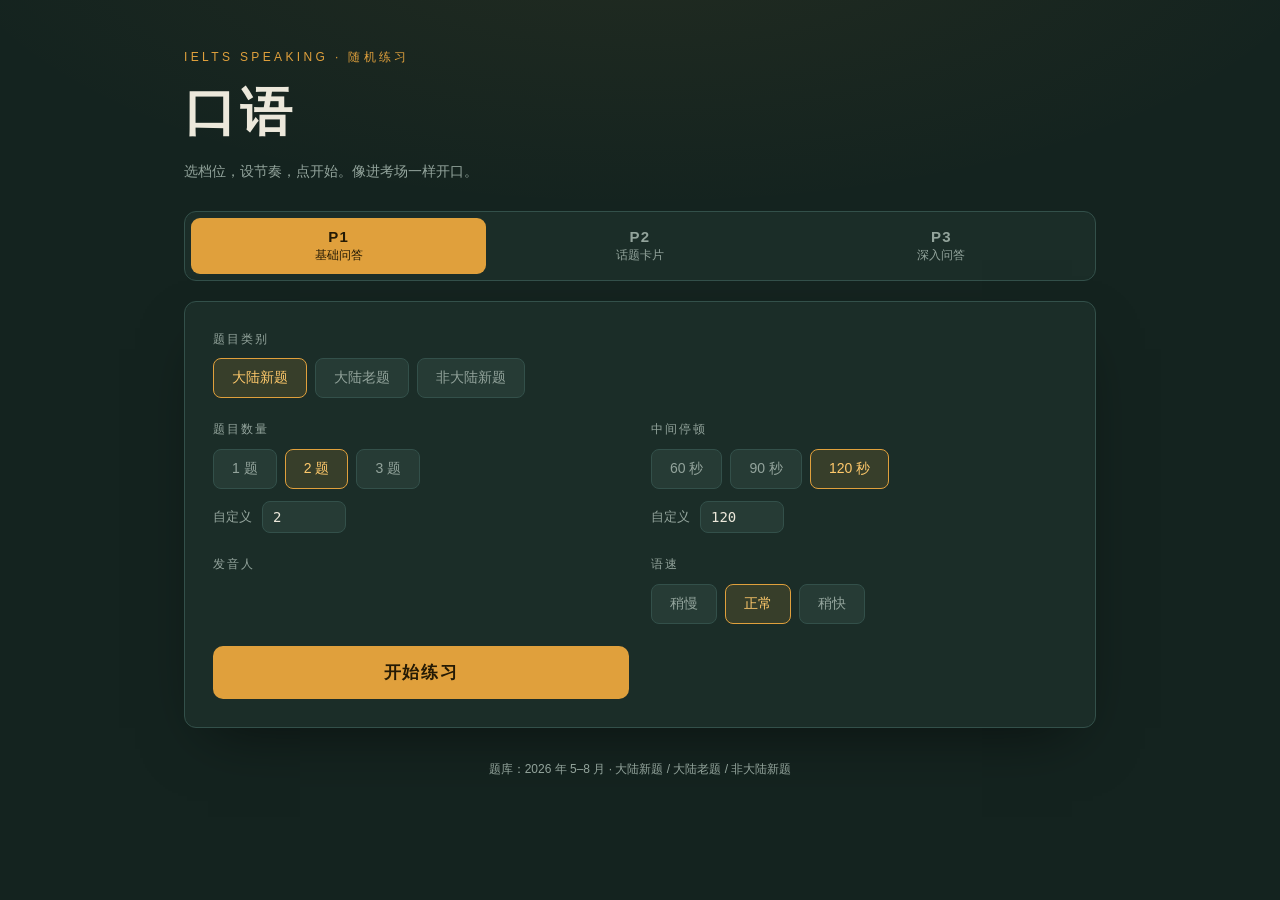
==== static/index.html @ a93d0314 "feat: pause/resume mid-session with frozen countdown and audio restart" ====
<!DOCTYPE html>
<html lang="zh-CN">
<head>
  <meta charset="UTF-8">
  <meta name="viewport" content="width=device-width, initial-scale=1.0">
  <title>雅思口语 · 随机练习</title>
  <meta name="description" content="按真实考试节奏随机抽题练习雅思口语：P1/P2/P3 三档，可调题数与停顿。">
  <link rel="icon" href="data:image/svg+xml,%3Csvg xmlns='http://www.w3.org/2000/svg' viewBox='0 0 32 32'%3E%3Crect width='32' height='32' rx='7' fill='%23e4572e'/%3E%3Ctext x='16' y='23' font-size='18' font-family='serif' font-weight='bold' text-anchor='middle' fill='white'%3E口%3C/text%3E%3C/svg%3E">
  <link rel="stylesheet" href="style.css">
</head>
<body>
  <div class="app">
    <header class="masthead">
      <p class="masthead__kicker">IELTS SPEAKING · 随机练习</p>
      <h1 class="masthead__title">口语</h1>
      <p class="masthead__note">选档位，设节奏，点开始。像进考场一样开口。</p>
    </header>

    <nav class="tabs" role="tablist" aria-label="题型">
      <button class="tab is-active" role="tab" aria-selected="true" data-part="P1">
        <span class="tab__name">P1</span><span class="tab__desc">基础问答</span>
      </button>
      <button class="tab" role="tab" aria-selected="false" data-part="P2">
        <span class="tab__name">P2</span><span class="tab__desc">话题卡片</span>
      </button>
      <button class="tab" role="tab" aria-selected="false" data-part="P3">
        <span class="tab__name">P3</span><span class="tab__desc">深入问答</span>
      </button>
    </nav>

    <main>
      <section class="panel config" id="config" aria-label="练习设置">
        <div class="config-grid">
          <div class="field field--wide">
            <span class="field__label" id="sectionLabel">题目类别</span>
            <div class="chips" role="group" aria-labelledby="sectionLabel">
              <button class="chip is-active" data-section="大陆新题">大陆新题</button>
              <button class="chip" data-section="大陆老题">大陆老题</button>
              <button class="chip" data-section="非大陆新题">非大陆新题</button>
            </div>
          </div>

          <div class="field">
            <span class="field__label" id="countLabel">题目数量</span>
            <div class="chips" role="group" aria-labelledby="countLabel">
              <button class="chip" data-count="1">1 题</button>
              <button class="chip is-active" data-count="2">2 题</button>
              <button class="chip" data-count="3">3 题</button>
            </div>
            <label class="custom">
              自定义
              <input type="number" id="countCustom" min="1" max="10" step="1" value="2" inputmode="numeric">
            </label>
          </div>

          <div class="field">
            <span class="field__label" id="pauseLabel">中间停顿</span>
            <div class="chips" role="group" aria-labelledby="pauseLabel">
              <button class="chip" data-pause="60">60 秒</button>
              <button class="chip" data-pause="90">90 秒</button>
              <button class="chip is-active" data-pause="120">120 秒</button>
            </div>
            <label class="custom">
              自定义
              <input type="number" id="pauseCustom" min="5" max="300" step="5" value="120" inputmode="numeric">
            </label>
          </div>

          <div class="field">
            <span class="field__label" id="voiceLabel">发音人</span>
            <select class="select" id="voiceSelect" aria-labelledby="voiceLabel"></select>
          </div>

          <div class="field">
            <span class="field__label" id="rateLabel">语速</span>
            <div class="chips" role="group" aria-labelledby="rateLabel">
              <button class="chip" data-rate="0.8">稍慢</button>
              <button class="chip is-active" data-rate="1.0">正常</button>
              <button class="chip" data-rate="1.2">稍快</button>
            </div>
          </div>

          <button class="btn btn--primary btn--block config__start" id="start">开始练习</button>
        </div>
        <p class="error" id="error" role="alert" hidden></p>
      </section>

      <section class="panel session" id="session" aria-label="练习进行中" hidden>
        <div class="session__head">
          <p class="progress" role="status" id="progress">第 1 / 2 题</p>
        </div>

        <div class="dial" id="dial" role="timer" aria-label="倒计时">
          <svg class="dial__face" viewBox="0 0 200 200" aria-hidden="true">
            <g id="dialTicks"></g>
            <g id="dialNums"></g>
            <g id="dialHand" class="dial__hand"></g>
            <circle class="dial__hub" cx="100" cy="100" r="3.5"></circle>
          </svg>
          <div class="clock" id="clock" aria-hidden="true">--</div>
        </div>
        <p class="clock-note" id="clockNote">听题，然后开口作答，计时结束进入下一题。</p>

        <article class="card" id="card" hidden>
          <p class="card__meta" id="cardMeta"></p>
          <div class="card__body" id="cardBody"></div>
        </article>

        <div class="session__actions">
          <button class="btn btn--ghost" id="replay" hidden>🔊 重听</button>
          <button class="btn btn--ghost" id="pause" hidden>暂停</button>
          <button class="btn btn--ghost" id="toggleCard">查看题目</button>
          <button class="btn btn--danger" id="stop">停止</button>
          <button class="btn btn--primary" id="again" hidden>再来一轮</button>
          <button class="btn btn--ghost" id="backToConfig" hidden>返回设置</button>
        </div>
        <p class="session__done" id="doneLine" hidden>完成！本轮共 <span id="doneCount"></span> 题。</p>
      </section>
    </main>

    <footer class="foot">题库：2026 年 5–8 月 · 大陆新题 / 大陆老题 / 非大陆新题</footer>
  </div>

  <script type="module" src="app.js"></script>
</body>
</html>
---- static/style.css ----
/* ── tokens ─────────────────────────────────────────────── */
:root {
  /* 黄昏考场：墨绿墙面 + 暖纸题卡 + 黄铜指针 */
  --bg: #14231f;
  --surface: #1b2d28;
  --surface-2: #263b35;
  --line: #33504a;
  --text: #ece8db;
  --muted: #93a49c;
  --accent: #e0a03c;
  --accent-bright: #eeb15a;
  --accent-soft: rgba(224, 160, 60, 0.14);
  --accent-text: #ffc96b;
  --urgent: #e0554a;
  --paper: #f2ead7;
  --ink: #2b2922;
  --paper-muted: #83765e;

  --font-display: "Songti SC", "STSong", "SimSun", serif;
  --font-sans: -apple-system, BlinkMacSystemFont, "PingFang SC", "Microsoft YaHei", "Segoe UI", sans-serif;
  --font-mono: ui-monospace, "SF Mono", SFMono-Regular, Menlo, Consolas, monospace;
  --font-serif: Georgia, "Times New Roman", "Songti SC", "SimSun", serif;

  --radius: 12px;
  --shadow: 0 24px 60px -24px rgba(0, 0, 0, 0.55);
  --shadow-card: 0 18px 44px -18px rgba(0, 0, 0, 0.6);
}

/* ── base ───────────────────────────────────────────────── */
* { box-sizing: border-box; }

html, body { margin: 0; padding: 0; }

body {
  background:
    radial-gradient(1200px 500px at 50% -10%, rgba(224, 160, 60, 0.07), transparent 60%),
    var(--bg);
  color: var(--text);
  font-family: var(--font-sans);
  line-height: 1.55;
  min-height: 100vh;
}

.app {
  max-width: 960px;
  margin: 0 auto;
  padding: 48px 24px 56px;
}

button {
  font-family: inherit;
  font-size: inherit;
  color: inherit;
  background: none;
  border: none;
  cursor: pointer;
}

/* 任何带 display 的类都不能复活 hidden 元素 */
[hidden] { display: none !important; }

button:focus-visible,
input:focus-visible,
select:focus-visible {
  outline: 2px solid var(--accent);
  outline-offset: 2px;
}

/* ── masthead ───────────────────────────────────────────── */
.masthead { margin-bottom: 28px; }

.masthead__kicker {
  margin: 0 0 6px;
  font-size: 12px;
  letter-spacing: 0.28em;
  text-transform: uppercase;
  color: var(--accent);
}

.masthead__title {
  margin: 0;
  font-family: var(--font-display);
  font-size: clamp(34px, 5vw, 52px);
  font-weight: 800;
  letter-spacing: 0.08em;
}

.masthead__note {
  margin: 8px 0 0;
  color: var(--muted);
  font-size: 14px;
}

/* ── tabs ───────────────────────────────────────────────── */
.tabs {
  display: grid;
  grid-template-columns: repeat(3, 1fr);
  gap: 6px;
  background: var(--surface);
  border: 1px solid var(--line);
  border-radius: var(--radius);
  padding: 6px;
  margin-bottom: 20px;
}

.tab {
  display: flex;
  flex-direction: column;
  align-items: center;
  gap: 2px;
  padding: 10px 0;
  border-radius: 9px;
  color: var(--muted);
  transition: background 0.15s ease, color 0.15s ease;
}

.tab__name { font-weight: 700; font-size: 15px; letter-spacing: 0.08em; }
.tab__desc { font-size: 12px; }

.tab:hover { color: var(--text); }

.tab.is-active {
  background: var(--accent);
  color: #241a05;
}

/* ── panels ─────────────────────────────────────────────── */
.panel {
  background: var(--surface);
  border: 1px solid var(--line);
  border-radius: var(--radius);
  box-shadow: var(--shadow);
  padding: 24px;
}

/* ── config fields ──────────────────────────────────────── */
.config-grid {
  display: grid;
  gap: 22px;
}

.field { margin-bottom: 0; }

.field__label {
  display: block;
  font-size: 12px;
  letter-spacing: 0.18em;
  color: var(--muted);
  margin-bottom: 10px;
}

.chips {
  display: flex;
  gap: 8px;
  flex-wrap: wrap;
}

.chip {
  min-height: 40px;
  display: inline-flex;
  align-items: center;
  padding: 10px 18px;
  border: 1px solid var(--line);
  border-radius: 8px;
  background: var(--surface-2);
  color: var(--muted);
  font-size: 14px;
  transition: background 0.15s ease, color 0.15s ease, border-color 0.15s ease;
}

.chip:hover { color: var(--text); border-color: var(--muted); }

.chip.is-active {
  background: var(--accent-soft);
  border-color: var(--accent);
  color: var(--accent-text);
}

.custom {
  display: flex;
  align-items: center;
  gap: 10px;
  margin-top: 12px;
  font-size: 13px;
  color: var(--muted);
}

.custom input {
  width: 84px;
  padding: 7px 10px;
  border: 1px solid var(--line);
  border-radius: 8px;
  background: var(--surface-2);
  color: var(--text);
  font-family: var(--font-mono);
  font-size: 14px;
}

.select {
  width: 100%;
  padding: 10px 12px;
  border: 1px solid var(--line);
  border-radius: 9px;
  background: var(--surface-2);
  color: var(--text);
  font-size: 14px;
}

/* ── buttons ────────────────────────────────────────────── */
.btn {
  min-height: 44px;
  display: inline-flex;
  align-items: center;
  justify-content: center;
  padding: 12px 22px;
  border-radius: 10px;
  font-size: 15px;
  font-weight: 600;
  transition: background 0.15s ease, transform 0.05s ease, opacity 0.15s ease;
}

.btn:active { transform: scale(0.98); }

.btn--primary { background: var(--accent); color: #241a05; }
.btn--primary:hover { background: var(--accent-bright); }

.btn--block { width: 100%; padding: 15px; font-size: 17px; letter-spacing: 0.1em; margin-top: 6px; }

.btn--ghost { border: 1px solid var(--line); color: var(--muted); }
.btn--ghost:hover { color: var(--text); border-color: var(--muted); }

.btn--danger { border: 1px solid var(--urgent); color: var(--urgent); }
.btn--danger:hover { background: rgba(224, 85, 74, 0.12); }

/* ── error ──────────────────────────────────────────────── */
.error {
  margin: 14px 0 0;
  color: var(--urgent);
  font-size: 13px;
}

/* ── session ────────────────────────────────────────────── */
.session__head {
  display: flex;
  justify-content: space-between;
  align-items: baseline;
  gap: 12px;
  margin-bottom: 6px;
}

.progress {
  margin: 0;
  font-family: var(--font-mono);
  font-size: 14px;
  color: var(--muted);
}

/* 考场挂钟：一圈 = 一题作答时长 */
.dial {
  position: relative;
  width: min(240px, 62vw);
  margin: 18px auto 0;
}

.dial__face {
  display: block;
  width: 100%;
  height: auto;
  filter: drop-shadow(0 18px 36px -14px rgba(0, 0, 0, 0.55));
}

.dial__tick { stroke: var(--line); stroke-width: 1.5; stroke-linecap: round; }
.dial__tick--major { stroke: var(--accent); stroke-width: 2.5; }

.dial__num {
  fill: var(--muted);
  font-family: var(--font-serif);
  font-size: 11px;
}

.dial__hand { stroke: var(--accent); stroke-width: 3; stroke-linecap: round; }
.dial__hub { fill: var(--accent); }

.dial--urgent .dial__tick--major { stroke: var(--urgent); }
.dial--urgent .dial__hand { stroke: var(--urgent); }
.dial--urgent .dial__hub { fill: var(--urgent); }

.clock {
  position: absolute;
  inset: 0;
  display: flex;
  align-items: center;
  justify-content: center;
  font-family: var(--font-mono);
  font-size: clamp(40px, 11vw, 68px);
  font-weight: 600;
  color: var(--text);
  font-variant-numeric: tabular-nums;
  transition: color 0.3s ease;
}

.clock--urgent { color: var(--urgent); }

.clock-note {
  margin: 12px 0 0;
  text-align: center;
  font-size: 13px;
  color: var(--muted);
}

/* 纸质题卡 */
.card {
  margin-top: 24px;
  background: var(--paper);
  color: var(--ink);
  border-radius: 8px;
  padding: 22px 24px;
  box-shadow: var(--shadow-card);
}

.card__meta {
  margin: 0 0 12px;
  font-size: 12px;
  letter-spacing: 0.14em;
  color: var(--paper-muted);
}

.card__body { font-family: var(--font-serif); font-size: 17px; }

.card__body p { margin: 0 0 6px; }
.card__body p:last-child { margin-bottom: 0; }

/* 题卡主题行：中英文均可，作为题目上方的小标题 */
.card__topic {
  margin: 0 0 12px;
  font-weight: 700;
  font-size: 16px;
  letter-spacing: 0.04em;
  border-bottom: 1px solid rgba(43, 41, 34, 0.18);
  padding-bottom: 8px;
}

/* ── session actions ────────────────────────────────────── */
.session__actions {
  display: flex;
  gap: 10px;
  margin-top: 24px;
  justify-content: center;
  flex-wrap: wrap;
}

.session__done {
  margin: 18px 0 0;
  text-align: center;
  color: var(--muted);
  font-size: 14px;
}

/* ── footer ─────────────────────────────────────────────── */
.foot {
  margin-top: 32px;
  text-align: center;
  font-size: 12px;
  color: var(--muted);
}

/* ── desktop ────────────────────────────────────────────── */
@media (min-width: 720px) {
  .panel { padding: 28px; }

  /* 配置区两列：类别通栏，数量 | 停顿、发音人 | 开始 各占一列 */
  .config-grid { grid-template-columns: repeat(2, minmax(0, 1fr)); }
  .field--wide { grid-column: 1 / -1; }
  .config__start { margin-top: 0; align-self: center; min-height: 52px; }

  .dial { width: 280px; margin-top: 24px; }
  .clock { font-size: clamp(56px, 9vw, 80px); }

  /* 题卡居中，避免宽屏下正文过长 */
  .card { max-width: 640px; margin-left: auto; margin-right: auto; }
}

/* ── reduced motion / small screens ─────────────────────── */
@media (prefers-reduced-motion: reduce) {
  * { transition: none !important; animation: none !important; }
}

@media (max-width: 480px) {
  .app { padding: 22px 14px 40px; }
  .panel { padding: 18px; }

  /* 操作栏吸底，拇指可达；避开 iOS 安全区 */
  .session__actions {
    position: sticky;
    bottom: 0;
    z-index: 5;
    flex-wrap: nowrap;
    margin: 20px -18px -18px;
    padding: 12px 14px calc(12px + env(safe-area-inset-bottom));
    background: var(--surface);
    border-top: 1px solid var(--line);
    border-radius: 0 0 calc(var(--radius) - 1px) calc(var(--radius) - 1px);
    box-shadow: 0 -12px 24px -12px rgba(0, 0, 0, 0.5);
  }
  .session__actions .btn { flex: 1; min-height: 46px; }
}
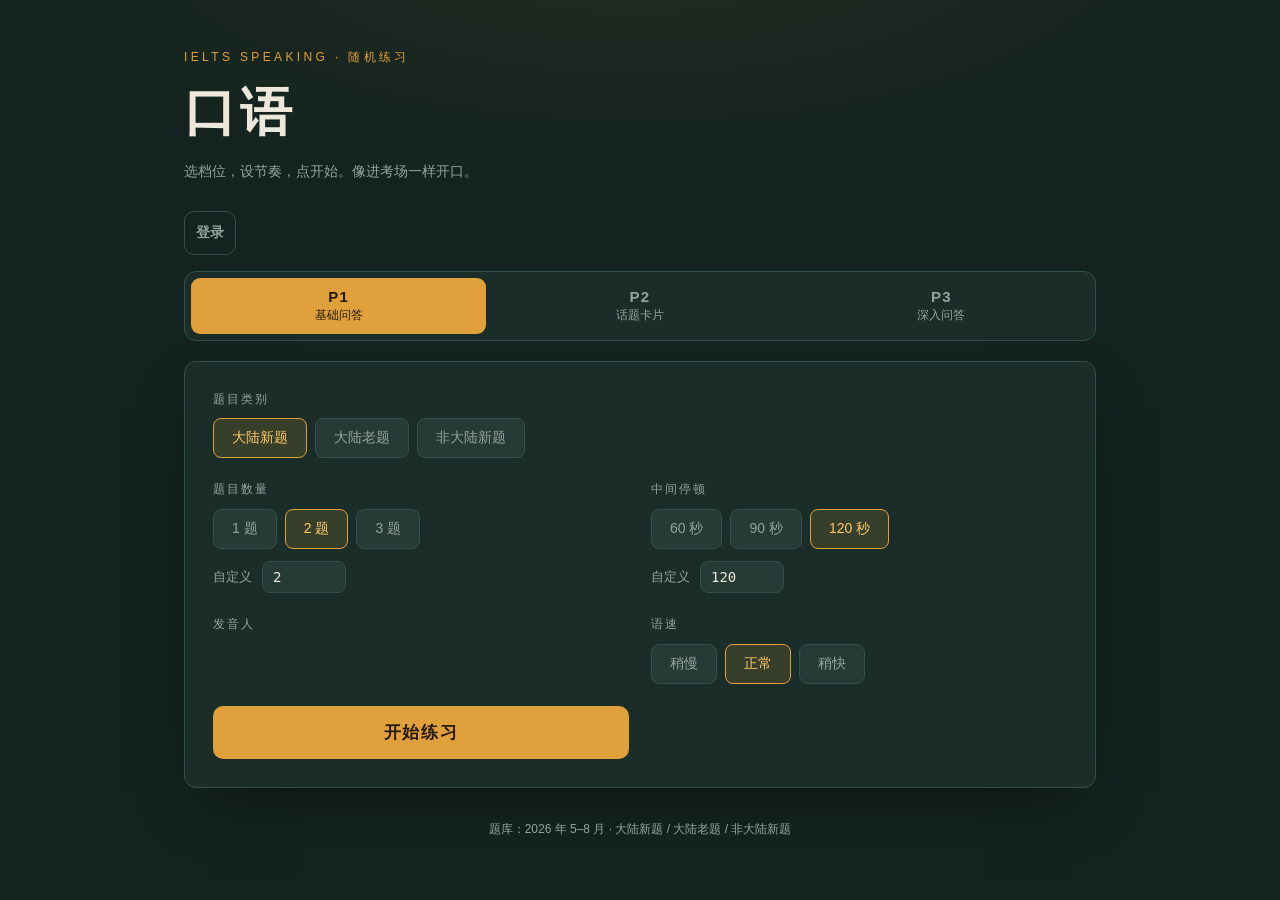
==== commit 2e15fdb1: "feat: login bar on main page, registration closed Co-Authored-By: Claude Fable 5 <noreply@anthropic." ====
--- a/static/index.html
+++ b/static/index.html
@@ -15,6 +15,19 @@
       <h1 class="masthead__title">口语</h1>
       <p class="masthead__note">选档位，设节奏，点开始。像进考场一样开口。</p>
     </header>
+
+    <div class="authbar">
+      <span class="authbar__user" id="authUser" hidden></span>
+      <button class="btn btn--ghost btn--small" id="authLoginBtn">登录</button>
+      <a class="btn btn--ghost btn--small" id="authAdminBtn" href="/admin.html" hidden>管理后台</a>
+      <button class="btn btn--ghost btn--small" id="authLogoutBtn" hidden>退出</button>
+    </div>
+    <div class="authform" id="authForm" hidden>
+      <input class="input" id="authName" placeholder="用户名" autocomplete="username">
+      <input class="input" id="authPass" type="password" placeholder="密码" autocomplete="current-password">
+      <button class="btn" id="authLoginSubmit">登录</button>
+      <p class="error" id="authError" role="alert" hidden></p>
+    </div>
 
     <nav class="tabs" role="tablist" aria-label="题型">
       <button class="tab is-active" role="tab" aria-selected="true" data-part="P1">
--- a/static/style.css
+++ b/static/style.css
@@ -404,3 +404,33 @@
   }
   .session__actions .btn { flex: 1; min-height: 46px; }
 }
+
+/* 登录/管理表单输入框 */
+.input {
+  background: var(--surface);
+  color: var(--paper);
+  border: 1px solid var(--line);
+  border-radius: 6px;
+  padding: 0.55rem 0.8rem;
+  font-size: 0.95rem;
+  font-family: inherit;
+}
+.input:focus { outline: 2px solid var(--accent); outline-offset: 1px; }
+
+/* 登录区 */
+.authbar {
+  display: flex;
+  align-items: center;
+  gap: 0.6rem;
+  flex-wrap: wrap;
+  margin-bottom: 1rem;
+}
+.authbar__user { color: var(--muted); font-size: 0.9rem; }
+.authform {
+  display: flex;
+  gap: 0.5rem;
+  flex-wrap: wrap;
+  align-items: center;
+  margin-bottom: 1rem;
+}
+.btn--small { padding: 0.35rem 0.7rem; font-size: 0.85rem; }
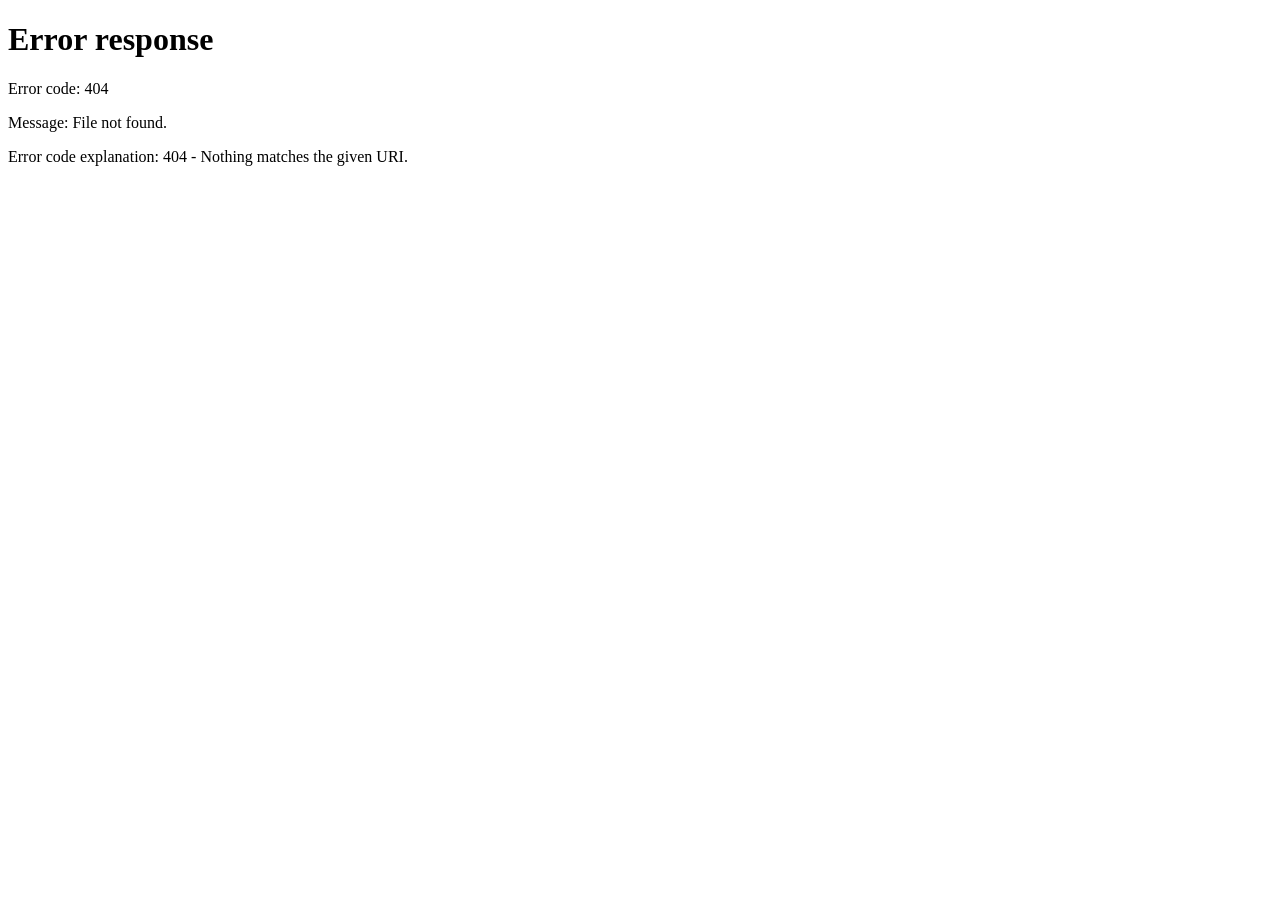
==== commit f452a40e: "feat: force login on index and admin pages Anonymous visitors redirect to /login.html with the targe" ====
--- a/static/index.html
+++ b/static/index.html
@@ -18,15 +18,8 @@
 
     <div class="authbar">
       <span class="authbar__user" id="authUser" hidden></span>
-      <button class="btn btn--ghost btn--small" id="authLoginBtn">登录</button>
       <a class="btn btn--ghost btn--small" id="authAdminBtn" href="/admin.html" hidden>管理后台</a>
       <button class="btn btn--ghost btn--small" id="authLogoutBtn" hidden>退出</button>
-    </div>
-    <div class="authform" id="authForm" hidden>
-      <input class="input" id="authName" placeholder="用户名" autocomplete="username">
-      <input class="input" id="authPass" type="password" placeholder="密码" autocomplete="current-password">
-      <button class="btn" id="authLoginSubmit">登录</button>
-      <p class="error" id="authError" role="alert" hidden></p>
     </div>
 
     <nav class="tabs" role="tablist" aria-label="题型">
